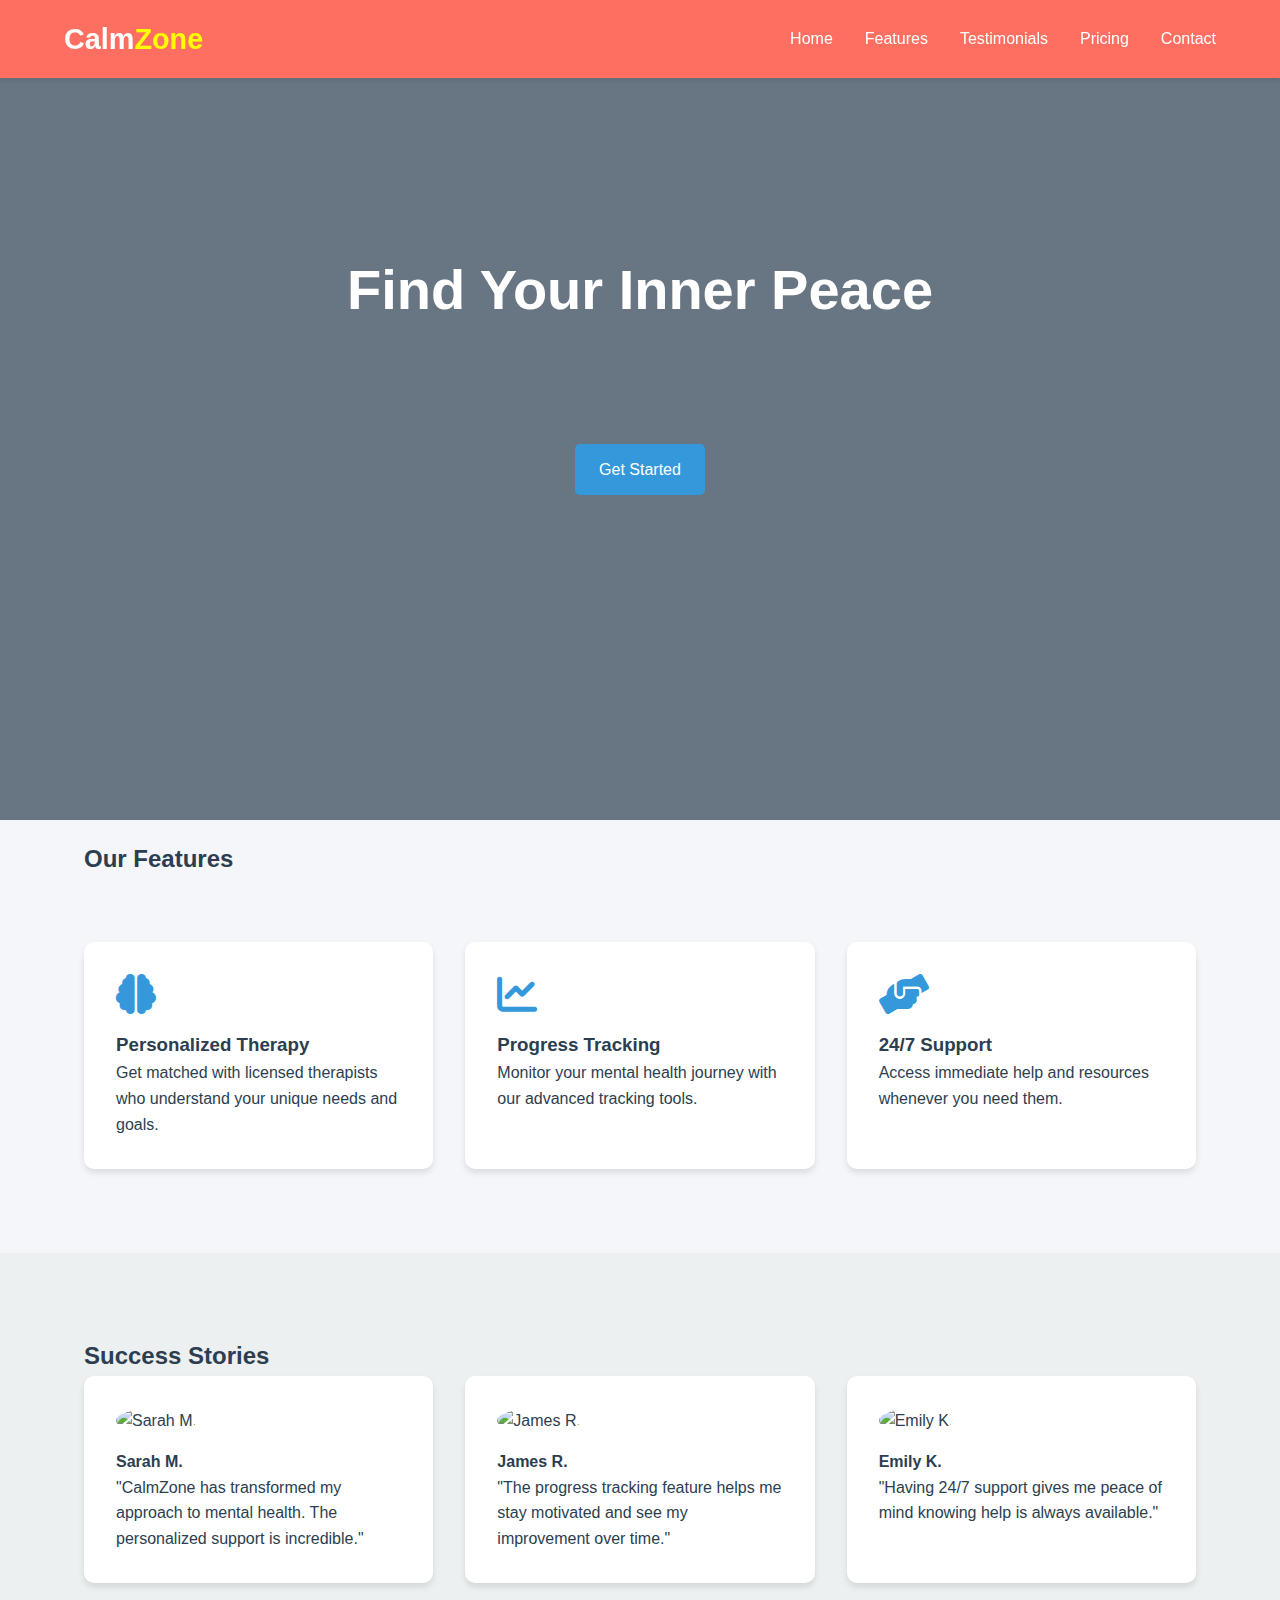
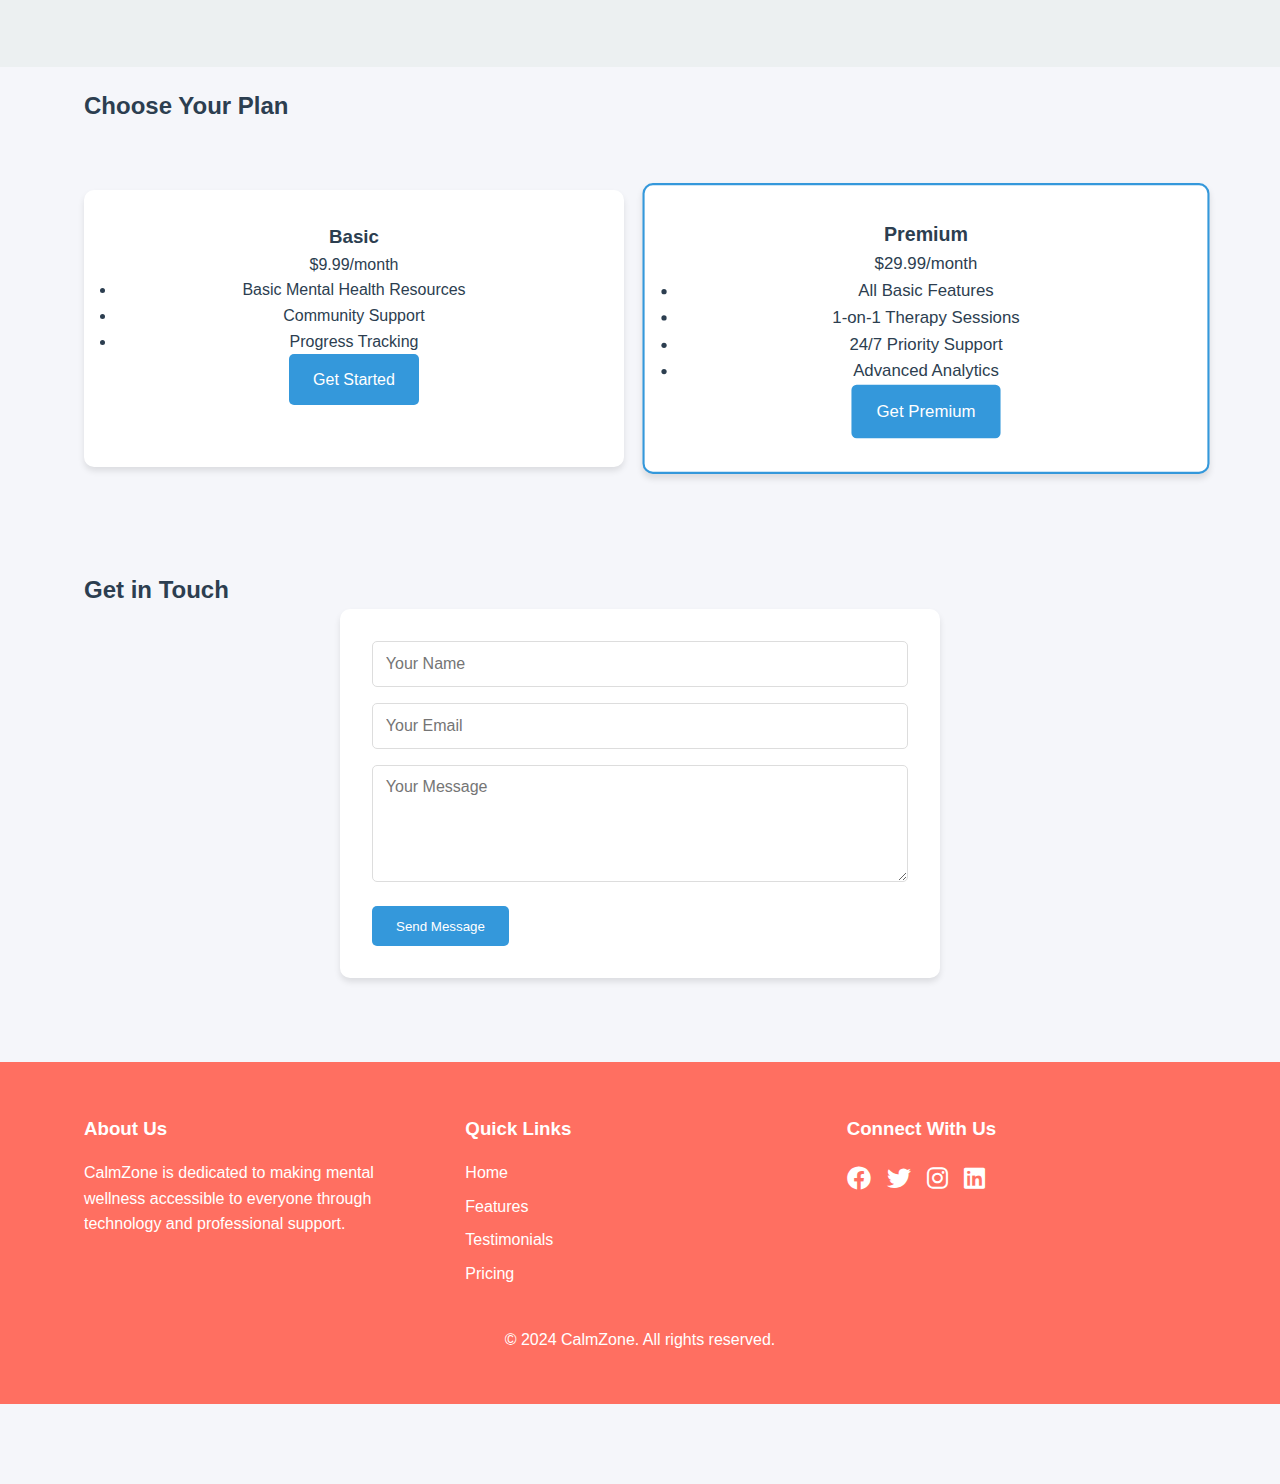
==== index.html @ 00f273d4 "first commit" ====
<!DOCTYPE html>
<html lang="en">
<head>
    <meta charset="UTF-8">
    <meta name="viewport" content="width=device-width, initial-scale=1.0">
    <title>Calm Zone - Your Mental Wellness Partner</title>
    <link href="https://cdnjs.cloudflare.com/ajax/libs/font-awesome/6.0.0/css/all.min.css" rel="stylesheet">
    <style>
        :root {
            --primary: #ff6f61;
            --secondary: #3498db;
            --accent: #e74c3c;
            --light: #ecf0f1;
            --dark: #2c3e50;
        }

        * {
            margin: 0;
            padding: 0;
            box-sizing: border-box;
            font-family: 'Segoe UI', Tahoma, Geneva, Verdana, sans-serif;
        }

        body {
            line-height: 1.6;
            color: var(--dark);
            background-color: #f5f6fa;
        }

        .container {
            width: 90%;
            max-width: 1200px;
            margin: 0 auto;
            padding: 20px;
        }

        /* Header Styles */
        header {
            background-color: var(--primary);
            box-shadow: 0 2px 5px rgba(0,0,0,0.1);
            position: fixed;
            width: 100%;
            top: 0;
            z-index: 1000;
        }

        nav {
            display: flex;
            justify-content: space-between;
            align-items: center;
            padding: 1rem 5%;
        }

        .logo {
            font-size: 1.8rem;
            font-weight: bold;
            color: white;
            text-decoration: none;
        }

        .logo span {
            color: yellow ;
        }

        .nav-links {
            display: flex;
            gap: 2rem;
            list-style: none;
        }

        .nav-links a {
            color: white;
            text-decoration: none;
            font-weight: 500;
            transition: color 0.3s;
        }

        .nav-links a:hover {
            color: var(--secondary);
        }

        /* Hero Section */
        .hero {
            height: 100vh;
            background: linear-gradient(rgba(44, 62, 80, 0.7), rgba(44, 62, 80, 0.7)),
                        url('/api/placeholder/1920/1080') center/cover;
            display: flex;
            align-items: center;
            justify-content: center;
            text-align: center;
            color: white;
            margin-top: -80px;
        }

        .hero-content {
            max-width: 800px;
            padding: 2rem;
        }

        .hero h1 {
            font-size: 3.5rem;
            margin-bottom: 1rem;
            animation: fadeInUp 1s ease;
        }

        .hero p {
            font-size: 1.2rem;
            margin-bottom: 2rem;
            animation: fadeInUp 1s ease 0.2s;
            opacity: 0;
            animation-fill-mode: forwards;
        }

        /* Features Section */
        .features {
            display: grid;
            grid-template-columns: repeat(auto-fit, minmax(300px, 1fr));
            gap: 2rem;
            padding: 4rem 0;
        }

        .feature-card {
            background: white;
            padding: 2rem;
            border-radius: 10px;
            box-shadow: 0 4px 6px rgba(0,0,0,0.1);
            transition: transform 0.3s;
        }

        .feature-card:hover {
            transform: translateY(-5px);
        }

        .feature-icon {
            font-size: 2.5rem;
            color: var(--secondary);
            margin-bottom: 1rem;
        }

        /* Testimonials Section */
        .testimonials {
            background-color: var(--light);
            padding: 4rem 0;
        }

        .testimonial-grid {
            display: grid;
            grid-template-columns: repeat(auto-fit, minmax(300px, 1fr));
            gap: 2rem;
        }

        .testimonial-card {
            background: white;
            padding: 2rem;
            border-radius: 10px;
            box-shadow: 0 4px 6px rgba(0,0,0,0.1);
        }

        .testimonial-card img {
            width: 80px;
            height: 80px;
            border-radius: 50%;
            margin-bottom: 1rem;
        }

        /* Pricing Section */
        .pricing-grid {
            display: grid;
            grid-template-columns: repeat(auto-fit, minmax(300px, 1fr));
            gap: 2rem;
            padding: 4rem 0;
        }

        .pricing-card {
            background: white;
            padding: 2rem;
            border-radius: 10px;
            box-shadow: 0 4px 6px rgba(0,0,0,0.1);
            text-align: center;
        }

        .pricing-card.premium {
            border: 2px solid var(--secondary);
            transform: scale(1.05);
        }

        /* Contact Form */
        .contact-form {
            max-width: 600px;
            margin: 0 auto;
            padding: 2rem;
            background: white;
            border-radius: 10px;
            box-shadow: 0 4px 6px rgba(0,0,0,0.1);
        }

        .form-group {
            margin-bottom: 1rem;
        }

        .form-group input,
        .form-group textarea {
            width: 100%;
            padding: 0.8rem;
            border: 1px solid #ddd;
            border-radius: 5px;
            font-size: 1rem;
        }

        .btn {
            display: inline-block;
            padding: 0.8rem 1.5rem;
            background-color: var(--secondary);
            color: white;
            text-decoration: none;
            border-radius: 5px;
            transition: background-color 0.3s;
            border: none;
            cursor: pointer;
        }

        .btn:hover {
            background-color: #2980b9;
        }

        /* Footer */
        footer {
            background-color: var(--primary);
            color: white;
            padding: 2rem 0;
            margin-top: 4rem;
        }

        .footer-content {
            display: grid;
            grid-template-columns: repeat(auto-fit, minmax(250px, 1fr));
            gap: 2rem;
        }

        .footer-section h3 {
            margin-bottom: 1rem;
        }

        .footer-section ul {
            list-style: none;
        }

        .footer-section ul li {
            margin-bottom: 0.5rem;
        }

        .footer-section ul li a {
            color: white;
            text-decoration: none;
        }

        .social-links {
            display: flex;
            gap: 1rem;
        }

        .social-links a {
            color: white;
            font-size: 1.5rem;
        }

        /* Animations */
        @keyframes fadeInUp {
            from {
                opacity: 0;
                transform: translateY(20px);
            }
            to {
                opacity: 1;
                transform: translateY(0);
            }
        }

        /* Responsive Design */
        @media (max-width: 768px) {
            .nav-links {
                display: none;
            }

            .mobile-menu {
                display: block;
            }

            .hero h1 {
                font-size: 2.5rem;
            }

            .pricing-card.premium {
                transform: none;
            }
        }
    </style>
</head>
<body>
    <header>
        <nav>
            <a href="index.html" class="logo">Calm<span>Zone</span></a>
            <ul class="nav-links">
                <li><a href="#home">Home</a></li>
                <li><a href="#features">Features</a></li>
                <li><a href="#testimonials">Testimonials</a></li>
                <li><a href="#pricing">Pricing</a></li>
                <li><a href="#contact">Contact</a></li>
            </ul>
        </nav>
    </header>

    <main>
        <section id="home" class="hero">
            <div class="hero-content">
                <h1>Find Your Inner Peace</h1>
                <p>Join thousands of others who have discovered the path to mental wellness with CalmZone.</p>
                <a href="get-started.html" class="btn">Get Started</a>
            </div>
        </section>

        <section id="features" class="container">
            <h2>Our Features</h2>
            <div class="features">
                <div class="feature-card">
                    <i class="fas fa-brain feature-icon"></i>
                    <h3>Personalized Therapy</h3>
                    <p>Get matched with licensed therapists who understand your unique needs and goals.</p>
                </div>
                <div class="feature-card">
                    <i class="fas fa-chart-line feature-icon"></i>
                    <h3>Progress Tracking</h3>
                    <p>Monitor your mental health journey with our advanced tracking tools.</p>
                </div>
                <div class="feature-card">
                    <i class="fas fa-hands-helping feature-icon"></i>
                    <h3>24/7 Support</h3>
                    <p>Access immediate help and resources whenever you need them.</p>
                </div>
            </div>
        </section>

        <section id="testimonials" class="testimonials">
            <div class="container">
                <h2>Success Stories</h2>
                <div class="testimonial-grid">
                    <div class="testimonial-card">
                        <img src="/api/placeholder/80/80" alt="Sarah M.">
                        <h4>Sarah M.</h4>
                        <p>"CalmZone has transformed my approach to mental health. The personalized support is incredible."</p>
                    </div>
                    <div class="testimonial-card">
                        <img src="/api/placeholder/80/80" alt="James R.">
                        <h4>James R.</h4>
                        <p>"The progress tracking feature helps me stay motivated and see my improvement over time."</p>
                    </div>
                    <div class="testimonial-card">
                        <img src="/api/placeholder/80/80" alt="Emily K.">
                        <h4>Emily K.</h4>
                        <p>"Having 24/7 support gives me peace of mind knowing help is always available."</p>
                    </div>
                </div>
            </div>
        </section>

        <section id="pricing" class="container">
            <h2>Choose Your Plan</h2>
            <div class="pricing-grid">
                <div class="pricing-card">
                    <h3>Basic</h3>
                    <p class="price">$9.99/month</p>
                    <ul>
                        <li>Basic Mental Health Resources</li>
                        <li>Community Support</li>
                        <li>Progress Tracking</li>
                    </ul>
                    <a href="#contact" class="btn">Get Started</a>
                </div>
                <div class="pricing-card premium">
                    <h3>Premium</h3>
                    <p class="price">$29.99/month</p>
                    <ul>
                        <li>All Basic Features</li>
                        <li>1-on-1 Therapy Sessions</li>
                        <li>24/7 Priority Support</li>
                        <li>Advanced Analytics</li>
                    </ul>
                    <a href="#contact" class="btn">Get Premium</a>
                </div>
            </div>
        </section>

        <section id="contact" class="container">
            <h2>Get in Touch</h2>
            <form class="contact-form">
                <div class="form-group">
                    <input type="text" placeholder="Your Name" required>
                </div>
                <div class="form-group">
                    <input type="email" placeholder="Your Email" required>
                </div>
                <div class="form-group">
                    <textarea placeholder="Your Message" rows="5" required></textarea>
                </div>
                <button type="submit" class="btn">Send Message</button>
            </form>
        </section>
    </main>

    <footer>
        <div class="container">
            <div class="footer-content">
                <div class="footer-section">
                    <h3>About Us</h3>
                    <p>CalmZone is dedicated to making mental wellness accessible to everyone through technology and professional support.</p>
                </div>
                <div class="footer-section">
                    <h3>Quick Links</h3>
                    <ul>
                        <li><a href="#home">Home</a></li>
                        <li><a href="#features">Features</a></li>
                        <li><a href="#testimonials">Testimonials</a></li>
                        <li><a href="#pricing">Pricing</a></li>
                    </ul>
                </div>
                <div class="footer-section">
                    <h3>Connect With Us</h3>
                    <div class="social-links">
                        <a href="#"><i class="fab fa-facebook"></i></a>
                        <a href="#"><i class="fab fa-twitter"></i></a>
                        <a href="#"><i class="fab fa-instagram"></i></a>
                        <a href="#"><i class="fab fa-linkedin"></i></a>
                    </div>
                </div>
            </div>
            <div style="text-align: center; margin-top: 2rem;">
                <p>&copy; 2024 CalmZone. All rights reserved.</p>
            </div>
        </div>
    </footer>

    <script>
        // Smooth scrolling for anchor links
        document.querySelectorAll('a[href^="#"]').forEach(anchor => {
            anchor.addEventListener('click', function (e) {
                e.preventDefault();
                document.querySelector(this.getAttribute('href')).scrollIntoView({
                    behavior: 'smooth'
                });
            });
        });

        // Form submission handling
        document.querySelector('.contact-form').addEventListener('submit', function(e) {
            e.preventDefault();
            alert('Thank you for your message! We will get back to you soon.');
            this.reset();
        });
    </script>
</body>
</html>
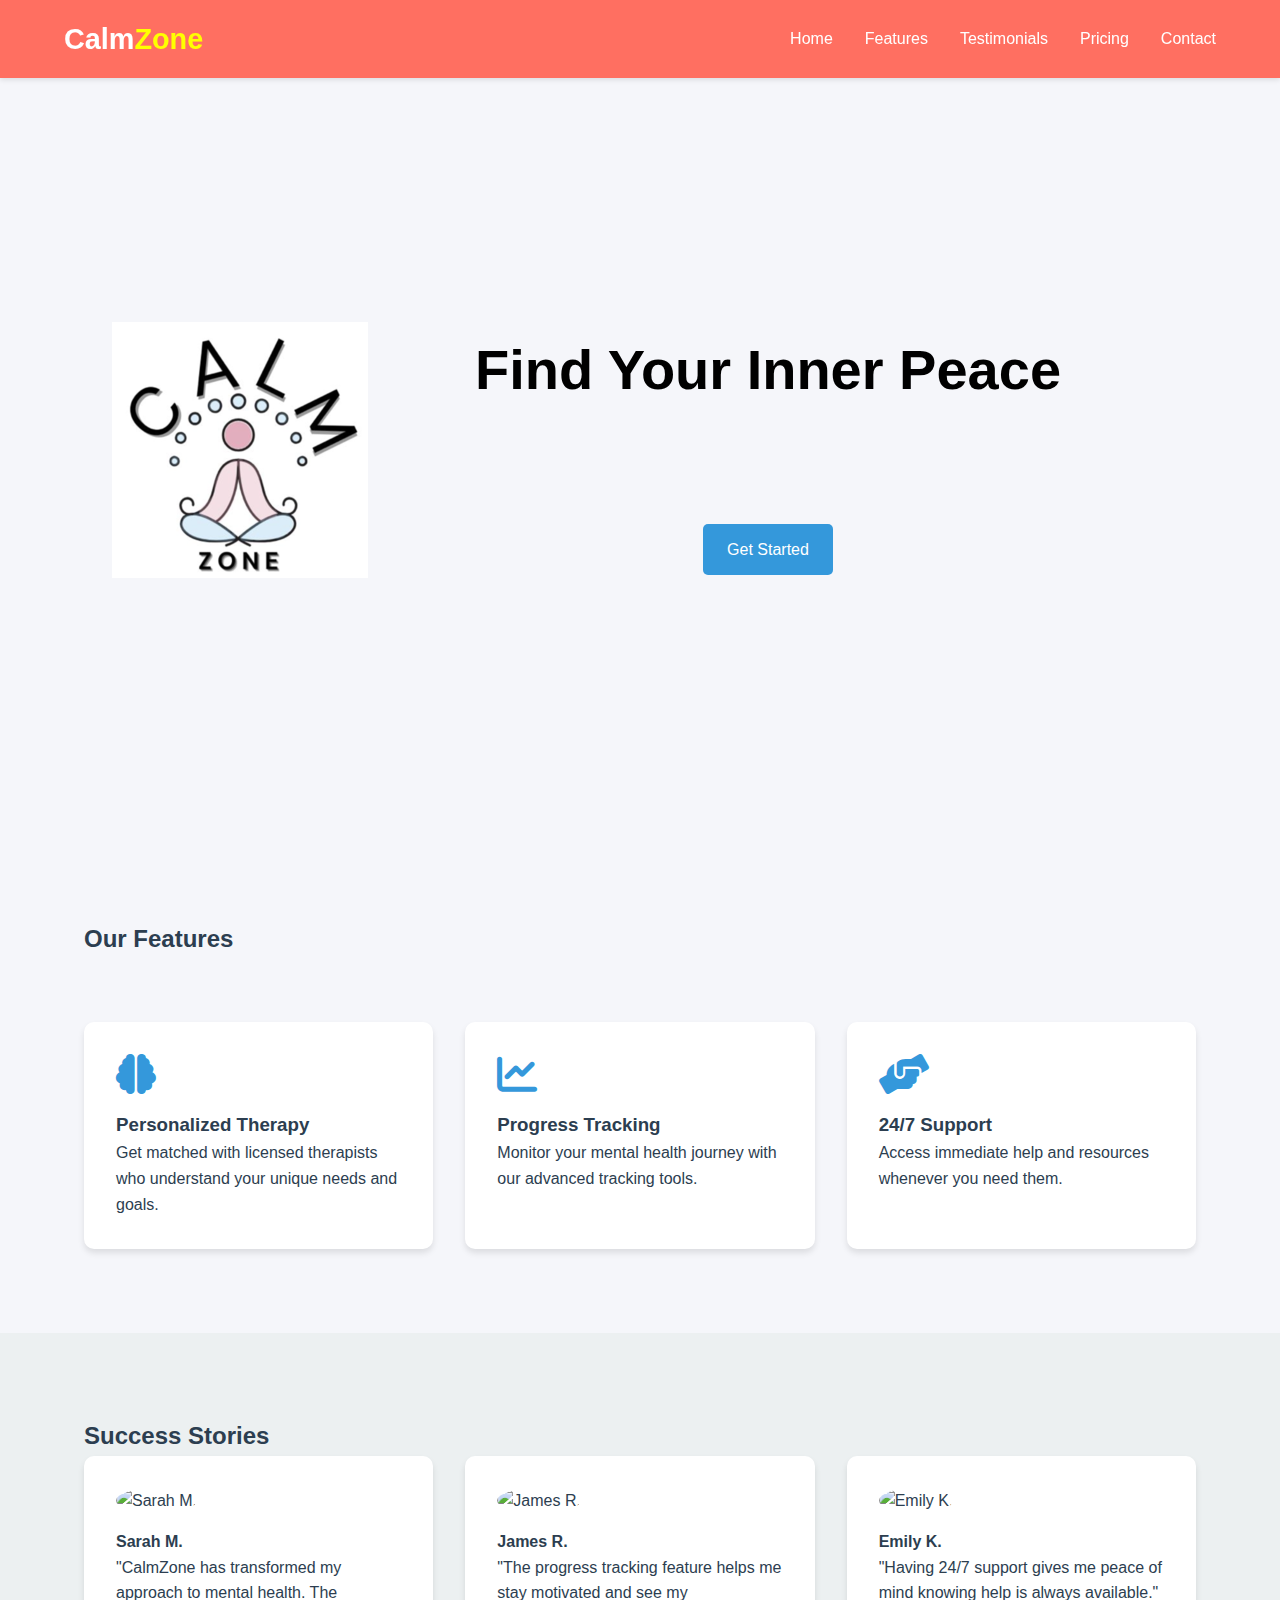
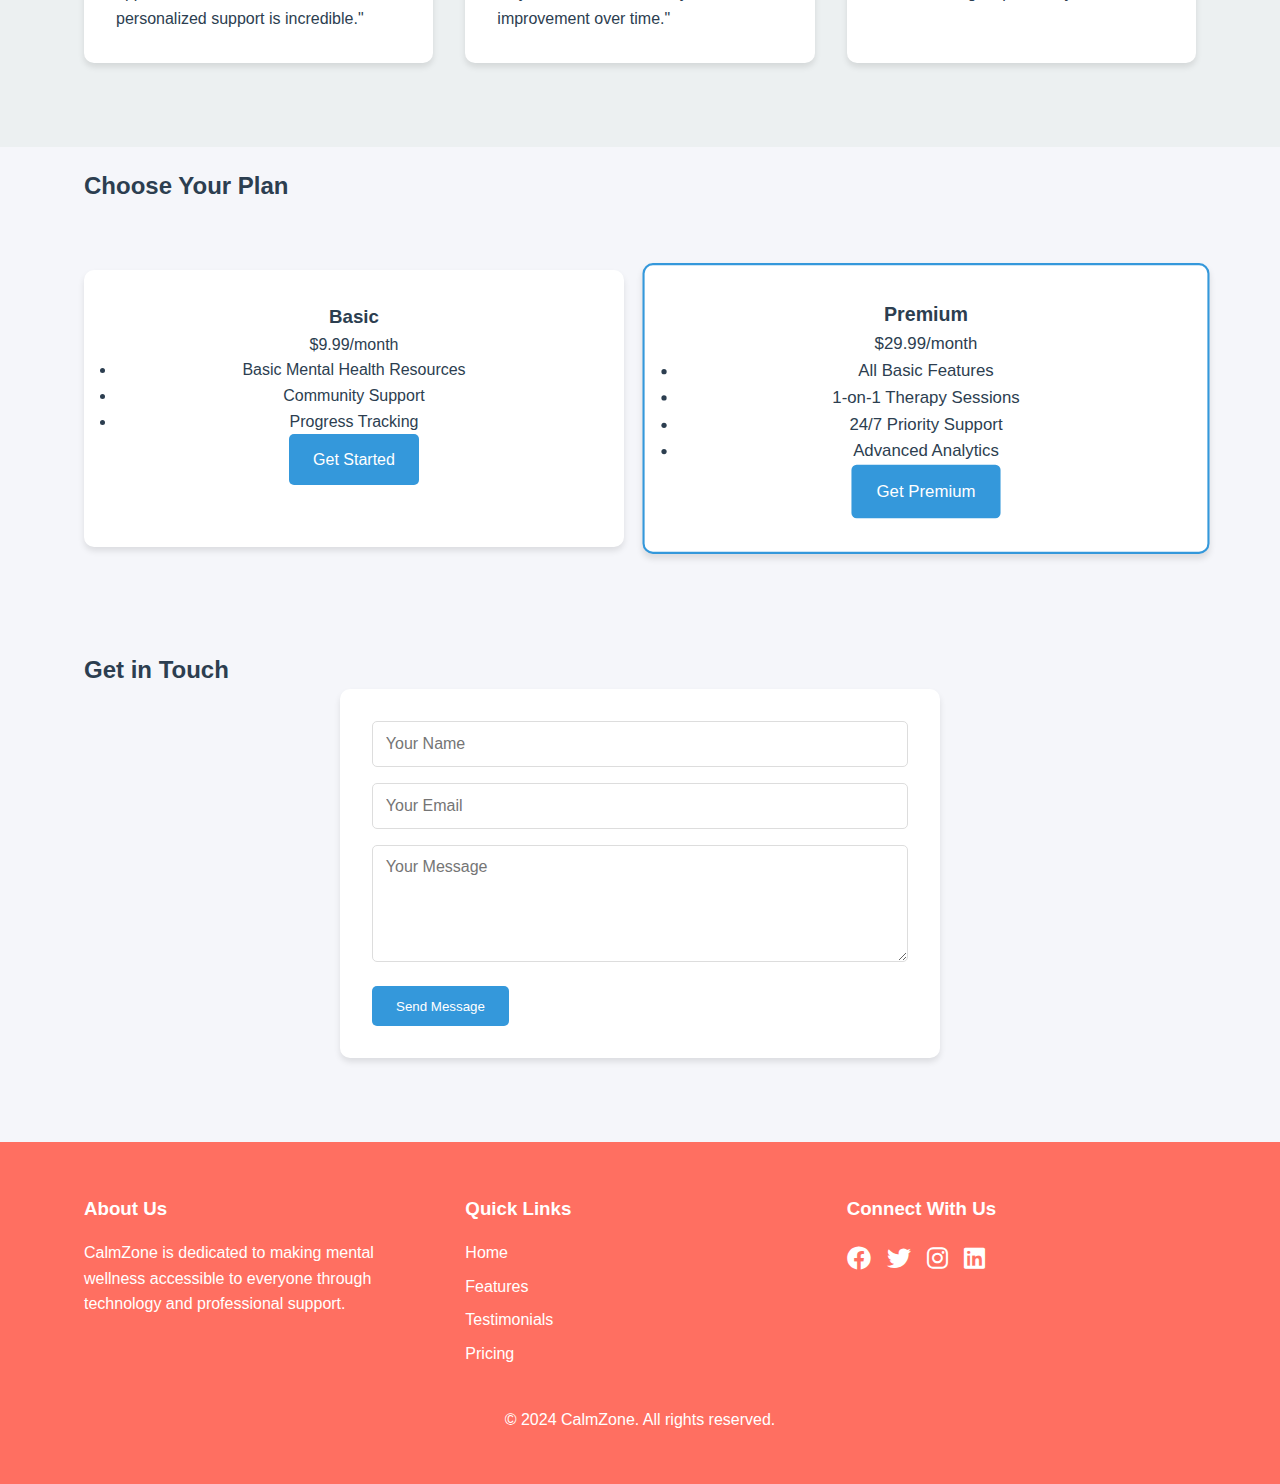
==== commit fdb9b8f7: "heheh" ====
--- a/index.html
+++ b/index.html
@@ -59,7 +59,7 @@
         }
 
         .logo span {
-            color: yellow ;
+            color: yellow;
         }
 
         .nav-links {
@@ -82,19 +82,41 @@
         /* Hero Section */
         .hero {
             height: 100vh;
-            background: linear-gradient(rgba(44, 62, 80, 0.7), rgba(44, 62, 80, 0.7)),
-                        url('/api/placeholder/1920/1080') center/cover;
+            position: relative;
             display: flex;
             align-items: center;
             justify-content: center;
             text-align: center;
             color: white;
-            margin-top: -80px;
+            overflow: hidden;
+        }
+
+        .hero-background {
+            position: absolute;
+            top: 0;
+            left: 0;
+            width: 100%;
+            height: 100%;
+            object-fit: cover;
+            z-index: -1;
+        }
+
+        .hero-overlay {
+            position: absolute;
+            top: 0;
+            left: 0;
+            width: 100%;
+            height: 100%;
+            
+            z-index: 0;
         }
 
         .hero-content {
             max-width: 800px;
             padding: 2rem;
+            position: relative;
+            z-index: 1;
+            color: black;
         }
 
         .hero h1 {
@@ -312,6 +334,8 @@
 
     <main>
         <section id="home" class="hero">
+            <img src="Screenshot 2024-09-20 at 4.18.17ΓÇ»PM.png">
+            <div class="hero-overlay"></div>
             <div class="hero-content">
                 <h1>Find Your Inner Peace</h1>
                 <p>Join thousands of others who have discovered the path to mental wellness with CalmZone.</p>
@@ -438,7 +462,22 @@
             </div>
         </div>
     </footer>
-
+    <script>
+        !function(w, d, s, ...args){
+          var div = d.createElement('div');
+          div.id = 'aichatbot';
+          d.body.appendChild(div);
+          w.chatbotConfig = args;
+          var f = d.getElementsByTagName(s)[0],
+          j = d.createElement(s);
+          j.defer = true;
+          j.type = 'module';
+          j.src = 'https://aichatbot.sendbird.com/index.js';
+          f.parentNode.insertBefore(j, f);
+        }(window, document, 'script', '5B0EE2C4-0CC6-4C6C-A174-F0CA89EF8B32', 'onboarding_bot', {
+          apiHost: 'https://api-cf-ap-8.sendbird.com',
+        });
+    </script>
     <script>
         // Smooth scrolling for anchor links
         document.querySelectorAll('a[href^="#"]').forEach(anchor => {
